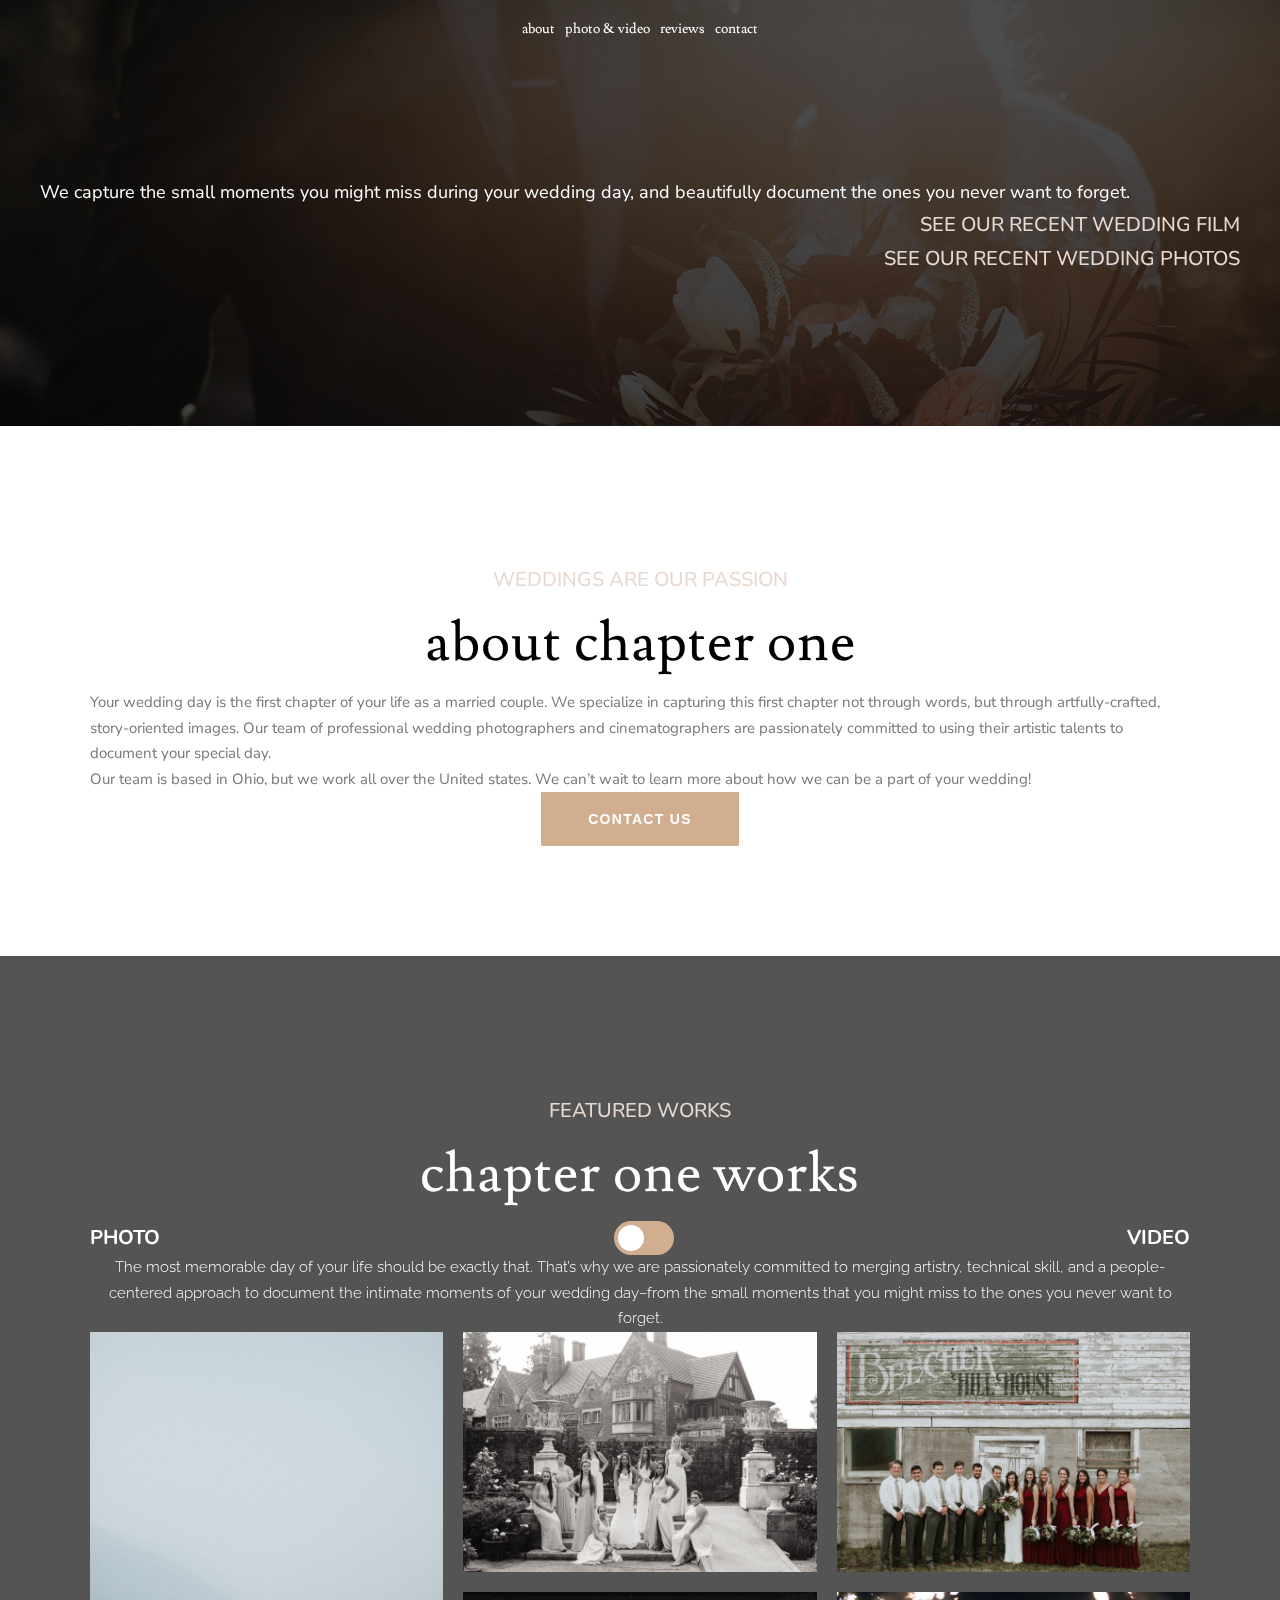
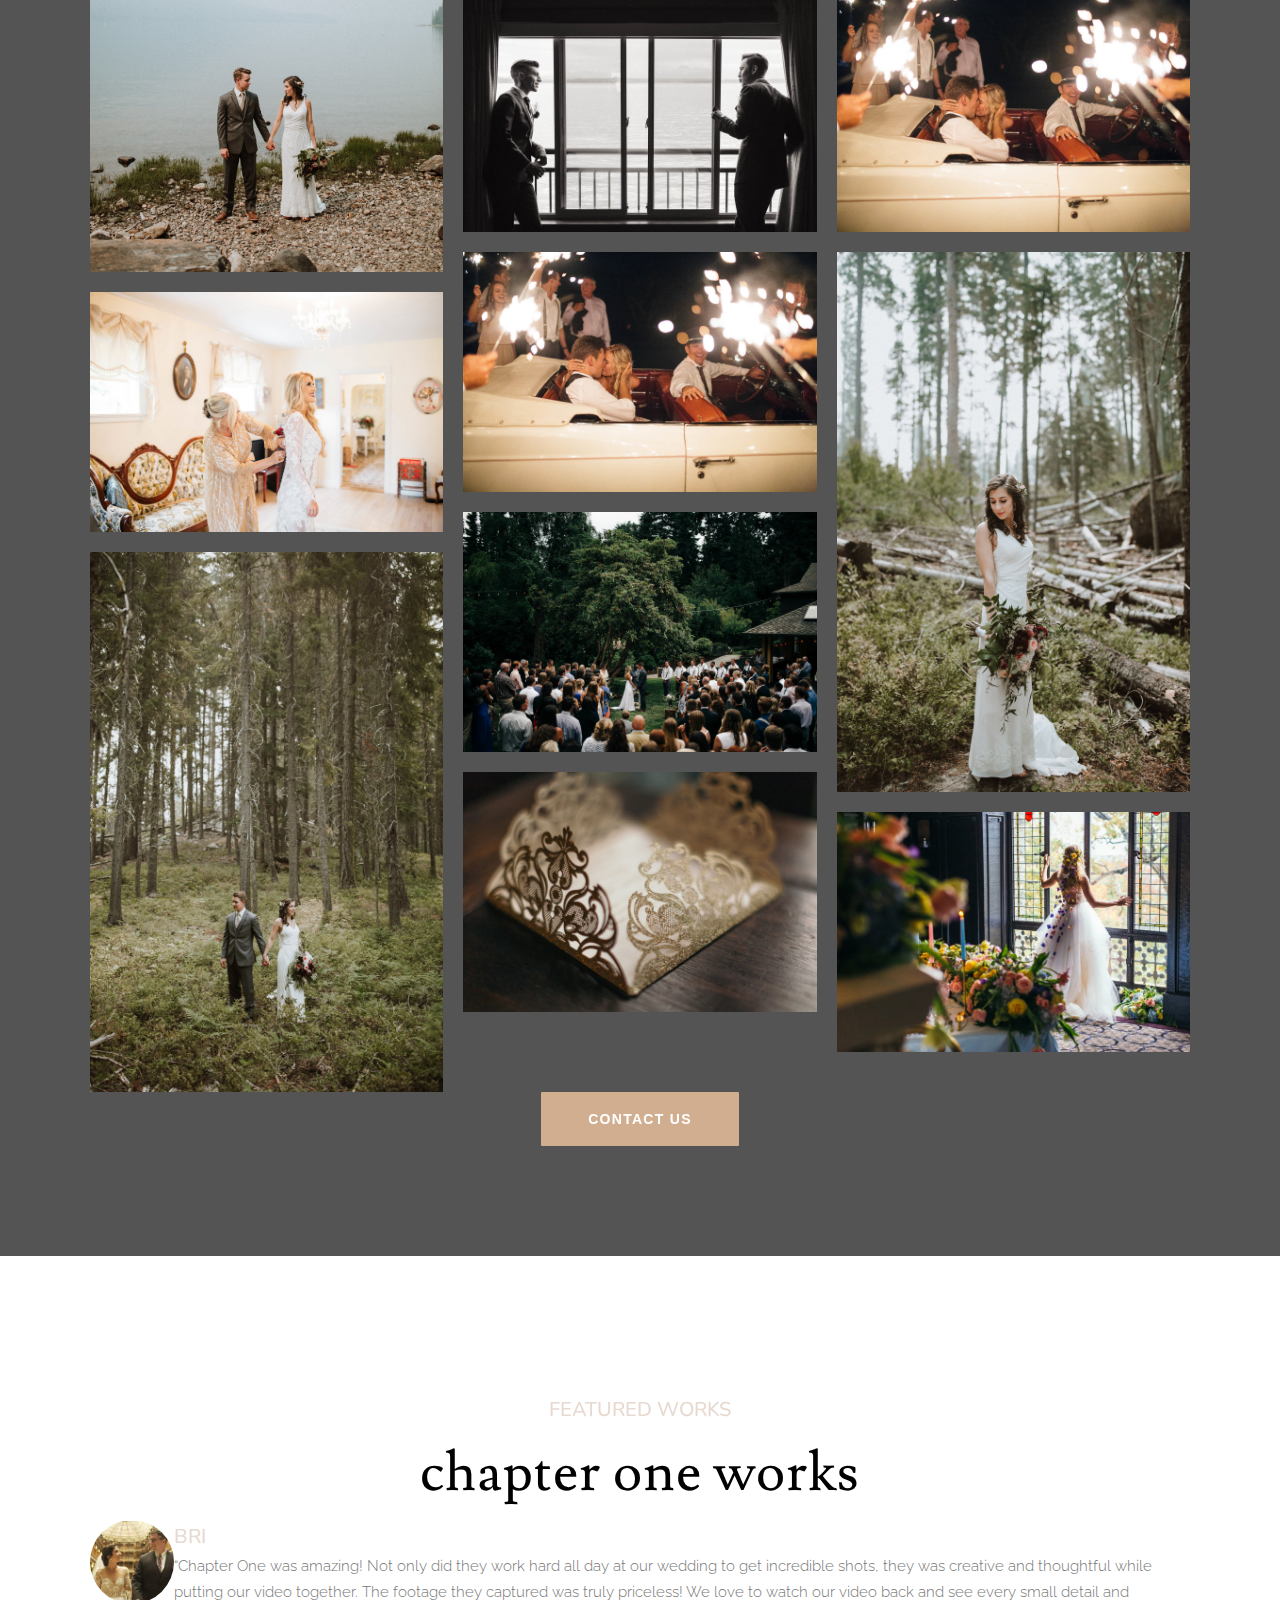
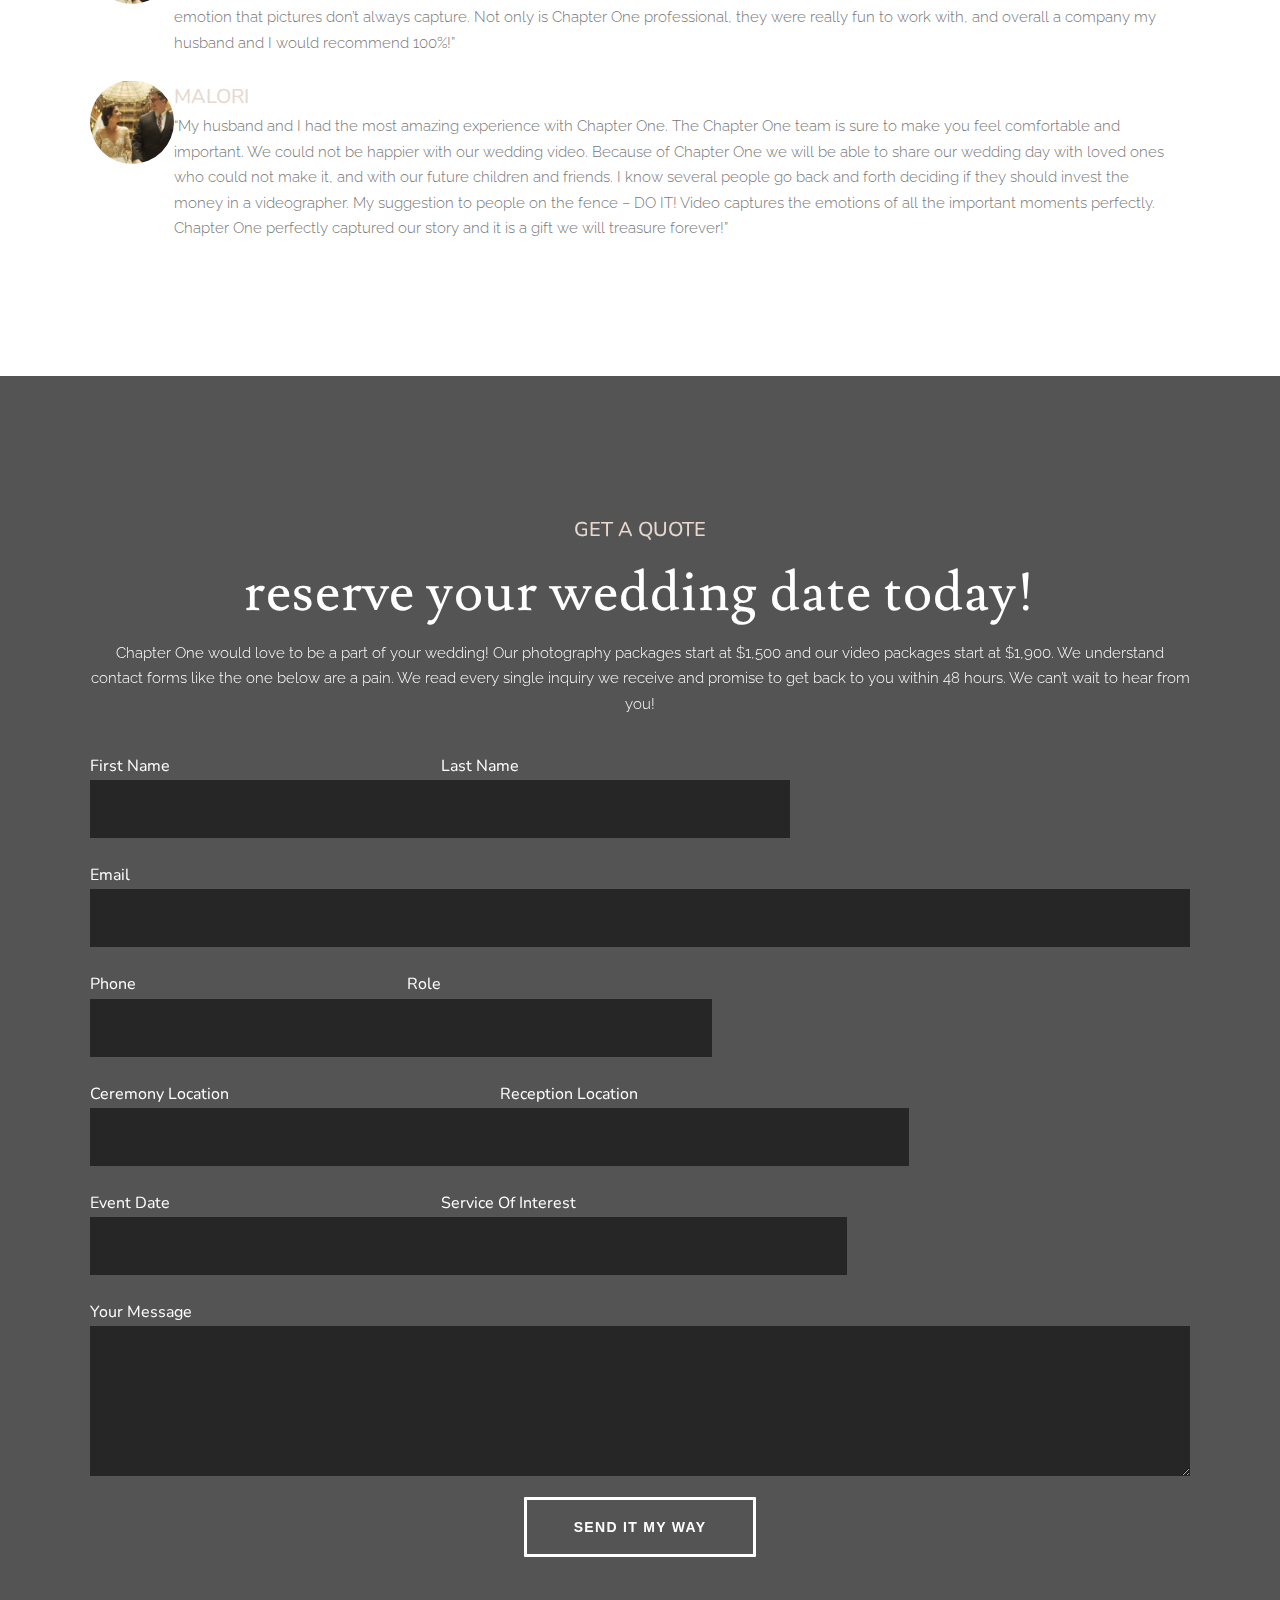
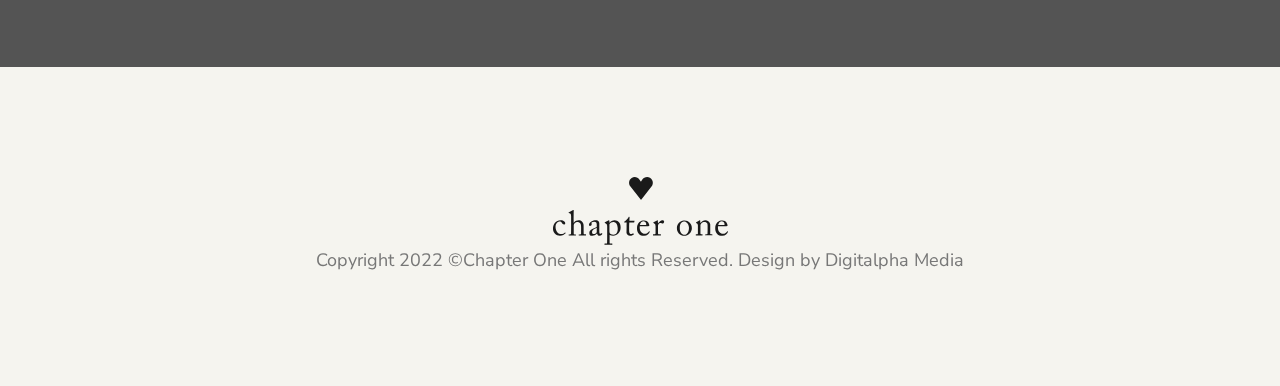
==== index.html @ ee688548 "init" ====
<!DOCTYPE html>
<html lang="en">
<head>
    <meta charset="UTF-8">
    <meta http-equiv="X-UA-Compatible" content="IE=edge">
    <meta name="viewport" content="width=device-width, initial-scale=1.0">
    <link href="https://cdn.jsdelivr.net/npm/bootstrap@5.0.2/dist/css/bootstrap.min.css" rel="stylesheet" integrity="sha384-EVSTQN3/azprG1Anm3QDgpJLIm9Nao0Yz1ztcQTwFspd3yD65VohhpuuCOmLASjC" crossorigin="anonymous">
    <script src="https://kit.fontawesome.com/4a7142628e.js" crossorigin="anonymous"></script>
    <link rel="stylesheet" href="styles.css">
    <title>Document</title>
</head>
<body>
    <section id="landing">
        <span class="mask background-dark opacity-75"></span>
        <div class="z-index-11">
            <nav class="sidebar__interior small" id="navbar">
                <ul class="nav-list">
                    <li class="nav__link">
                        <a href="#about" class="nav__link--anchor
                        link__hover-effect
                        link__hover-effect--black">
                            about
                        </a>
                    </li>
                    <li class="nav__link">
                        <a href="#featured" class="nav__link--anchor
                        link__hover-effect
                        link__hover-effect--black">
                            photo & video
                        </a>
                    </li>
                    <li class="nav__link">
                        <a href="#reviews" class="nav__link--anchor
                        link__hover-effect
                        link__hover-effect--black">
                            reviews
                        </a>
                    </li>
                    <li class="nav__link">
                        <a href="#getaquote" class="nav__link--anchor
                        link__hover-effect
                        link__hover-effect--black">
                            contact
                        </a>
                    </li>
                </ul>
            </nav>
            <header class="py-150">
                <div class="container">
                    <div class="row">
                        <div class="col-md-6">
                            <div class="img-container">
                                <img src="https://chapteronephoto.com/wp-content/uploads/2019/02/Chapter-One-Hero-Banner-Icon-White.svg" class="attachment-large size-large" alt="" loading="lazy">
                            </div>
                            <p class="header-para mt-4 white">
                                We capture the small moments you might miss during your wedding day, and beautifully document the ones you never want to forget.
                            </p>
                        </div>
                        <div class="col-md-5 header-col2">
                            <div class="pb-4 df jc-end">
                                <h2 class="width30 txtalign-r "><a>SEE OUR RECENT WEDDING FILM</a></h2>
                                <div class="icon-wrapper ms-3">
                                    <i class="fa-solid fa-play"></i>
                                </div>
                            </div>
                            <div class="df jc-end">
                                <h2 class="width30 txtalign-r "><a>SEE OUR RECENT WEDDING PHOTOS</a></h2>
                                <div class="icon-wrapper ms-3">
                                    <i class="fa-solid fa-camera-retro"></i>
                                </div>
                            </div>
                        </div>
                    </div>
                </div>
            </header>
        </div>    
    </section>
    <section id="about">
        <div class="container">
            <div class="row">
                <div class="col-md-7 about-container">
                    <div class="img--container py-2">
                        <img class="small-img" src="	https://chapteronephoto.com/wp-content/uploads/2019/02/heart-quiz.svg" alt="">
                    </div>
                    <h2>Weddings Are Our Passion</h2>
                    <h1>about chapter one</h1>
                    <p class="py-4 txtalign-l small">
                        Your wedding day is the first chapter of your life as a married couple. 
                        We specialize in capturing this first chapter not through words, but through artfully-crafted, story-oriented images. 
                        Our team of professional wedding photographers and cinematographers are passionately committed to using their artistic talents to document your special day.
                    </p>
                    <p class="py-4 txtalign-l small">    
                        Our team is based in Ohio, but we work all over the United states. 
                        We can’t wait to learn more about how we can be a part of your wedding!
                    </p>
                    <a href="#getaquote"><button class="button-whitehover">Contact Us</button></a>
                </div>
            </div>
        </div>
    </section>
    <section id="featured">
        <span class="mask background-dark opacity-75"></span>
        <div class="z-index-10">
            <div class="container">
                <div class="row">
                    <div class="col-12 featured-container aic">
                        <div class="img--container py-2 pb-4">
                            <img class="small-img" src="	https://chapteronephoto.com/wp-content/uploads/2019/02/heart-quiz.svg" alt="">
                        </div>
                        <h2 class="pt-4">Featured Works</h2>
                        <h1>chapter one works</h1>
                        <div class="scroll-bar col-5 col-md-5">
                            <h2 class="white">Photo</h2>
                            <label type="checkbox"  class=" switch" >
                                <input type="checkbox" onclick="togglePortfolio()">
                                <span class="slider round"></span>
                            </label>
                            <h2 class="white">Video</h2>
                        </div>    
                        <p class="py-4 raleway-para white small col-md-7 m-xauto">
                            The most memorable day of your life should be exactly that. 
                            That’s why we are passionately committed to merging artistry, technical skill, and a people-centered approach to document the intimate moments of your wedding day–from the small moments that you might miss to the ones you never want to forget.
                        </p>
                        <div class="containers active-grid">
                            <figure class="portfolio-image-container-1">
                                <img class="porfolio-img" src="./portfolio-img-1.jpg" alt="A windmill" />                        </figure>
                            <figure class="portfolio-image-container-2">
                                <img class="porfolio-img" src="./portfolio-img-2.jpg" alt="The Clifton Suspension Bridge" />                            
                            </figure>
                            <figure class="portfolio-image-container-1">
                                <img class="porfolio-img" src="./portfolio-img-3.jpg" alt="Sunset and boats" />                            
                            </figure>
                            <figure class="portfolio-image-container-2">
                                <img class="porfolio-img" src="./portfolio-img-4.jpg" alt="a river in the snow" />                            
                            </figure>
                            <figure class="portfolio-image-container-2">
                                <img class="porfolio-img" src="./portfolio-img-5.jpg" alt="a single checked balloon" />
                            </figure>
                            <figure class="portfolio-image-container-2">
                                <img class="porfolio-img" src="./portfolio-img-6.jpg" alt="a hot air balloon shaped like a dog" />                            
                            </figure>
                            <figure class="portfolio-image-container-2">
                                <img class="porfolio-img" src="./portfolio-img-7.jpg" alt="View from a hot air balloon of other balloons" />                            
                            </figure>
                            <figure class="portfolio-image-container-2">
                                <img class="porfolio-img" src="./portfolio-img-8.jpg" alt="a balloon fairground ride" />                            
                            </figure>
                            <figure class="portfolio-image-container-2">
                                <img class="porfolio-img" src="./portfolio-img-9.jpg" alt="sunrise over a harbor" />                            
                            </figure>
                            <figure class="portfolio-image-container-2">
                                <img class="porfolio-img" src="./portfolio-img-6.jpg" alt="a hot air balloon shaped like a dog" />
                            </figure>
                            <figure class="portfolio-image-container-1">
                                <img class="porfolio-img" src="./portfolio-img-10.jpg" alt="three hot air balloons in a blue sky" />
                            </figure>
                            <figure class="portfolio-image-container-2">
                                <img class="porfolio-img" src="./portfolio-img-11.jpg" alt="the Toronto light up sign at night" />   
                            </figure>
                        </div>
                        <div class="containersVideo col df">
                            <div class="col-sm-6 mx-auto px-2 py-2 ">
                                <div class="video--container">
                                    <iframe src="https://player.vimeo.com/video/360451433" id="FRAME_ID" frameborder="0" allow="autoplay; fullscreen" allowfullscreen=""></iframe>
                                </div>
                            </div> 
                            <div class="col-sm-6 mx-auto px-2 py-2 ">
                                <div class="video--container">
                                    <iframe src="https://player.vimeo.com/video/360451433" id="FRAME_ID" frameborder="0" allow="autoplay; fullscreen" allowfullscreen=""></iframe>
                                </div> 
                            </div> 
                            <div class="col-sm-6 mx-auto px-2 py-2 ">
                                <div class="video--container">
                                    <iframe src="https://player.vimeo.com/video/360451433" id="FRAME_ID" frameborder="0" allow="autoplay; fullscreen" allowfullscreen=""></iframe>
                                </div> 
                            </div> 
                            <div class="col-sm-6 mx-auto px-2 py-2 ">
                                <div class="video--container">
                                    <iframe src="https://player.vimeo.com/video/360451433" id="FRAME_ID" frameborder="0" allow="autoplay; fullscreen" allowfullscreen=""></iframe>
                                </div> 
                            </div> 
                            <div class="col-sm-6 mx-auto px-2 py-2 ">
                                <div class="video--container">
                                    <iframe src="https://player.vimeo.com/video/360451433" id="FRAME_ID" frameborder="0" allow="autoplay; fullscreen" allowfullscreen=""></iframe>
                                </div> 
                            </div> 
                        </div>
                        <a href="#getaquote"><button class="mt-5 button-transparenthover">Contact Us</button></a>
                    </div>
                </div>
            </div>
        </div>
    </section>
    <section id="reviews">
        <div class="container">
            <div class="row">
                <div class="col featured-container">
                    <div class="img--container py-2">
                        <img class="small-img" src="	https://chapteronephoto.com/wp-content/uploads/2019/02/heart-quiz.svg" alt="">
                    </div>
                    <h2>Featured Works</h2>
                    <h1>chapter one works</h1>
                    <div class="col-md df">
                        <div class="col ais">
                            <div class="characteristic characteristic--card align--items--center background--dark">
                                <figure class="characteristic--card--icon about-me__picture--wrapper me-3">
                                    <img src="malori.jpg" alt="" class="about-me__picture">
                                </figure>
                                <div class="characteristic--description">
                                    <h2 class="">Bri</h5>
                                    <p class="small raleway-para">“Chapter One was amazing! Not only did they work hard all day at our wedding to get incredible shots, they was creative and thoughtful while putting our video together. The footage they captured was truly priceless! We love to watch our video back and see every small detail and emotion that pictures don’t always capture. Not only is Chapter One professional, they were really fun to work with, and overall a company my husband and I would recommend 100%!”</p>
                                </div>    
                            </div>
                        </div>
                        <div class="col-md ais">
                            <div class="characteristic characteristic--card align--items--center background--dark">
                                <figure class="characteristic--card--icon about-me__picture--wrapper me-3">
                                    <img src="malori.jpg" alt="" class="about-me__picture">
                                </figure>
                                <div class="characteristic--description">
                                    <h2 class="">Malori</h5>
                                    <p class="small raleway-para">“My husband and I had the most amazing experience with Chapter One. The Chapter One team is sure to make you feel comfortable and important. We could not be happier with our wedding video. Because of Chapter One we will be able to share our wedding day with loved ones who could not make it, and with our future children and friends. I know several people go back and forth deciding if they should invest the money in a videographer. My suggestion to people on the fence – DO IT! Video captures the emotions of all the important moments perfectly. Chapter One perfectly captured our story and it is a gift we will treasure forever!”</p>
                                </div>    
                            </div>
                        </div>
                    </div>
                </div>
            </div>
        </div>
    </section>
    <section id="getaquote">
        <span class="mask background-dark opacity-75"></span>
        <div class="z-index-10">
            <div class="container">
                <div class="row">
                    <div class="col-md-7 featured-container">
                        <div class="img--container py-2">
                            <img class="small-img" src="	https://chapteronephoto.com/wp-content/uploads/2019/02/heart-quiz.svg" alt="">
                        </div>
                        <h2>Get a Quote</h2>
                        <h1 class="calson-para">reserve your wedding date today!</h1>
                        <p class="py-4  white raleway-para small">
                            Chapter One would love to be a part of your wedding! 
                            Our photography packages start at $1,500 and our video packages start at $1,900. We understand contact forms like the one below are a pain. We read every single inquiry we receive and promise to get back to you within 48 hours. We can’t wait to hear from you!
                        </p>
                        <form id="contact__form" onsubmit="contact(event)">
                            <div class="df df-col">
                                <div class="form__item me-3 col">
                                    <label for="nam">First Name</label>
                                    <input type="text" class="input" name="user_name"></input>
                                </div>
                                <div class="form__item me-3 col">
                                    <label for="nam">Last Name</label>
                                    <input type="text" class="input" name="user_name"></input>
                                </div>
                            </div>
                            <div class="form__item me-3 col">
                                <label for="nam">Email</label>            
                                <input type="email" class="input" name="user_email"></input>
                            </div>
                            <div class="df df-col">
                                <div class="form__item me-3 col">
                                    <label for="nam">Phone</label>
                                    <input type="text" class="input" name="user_name" ></input>
                                </div>
                                <div class="form__item me-3 col">
                                    <label for="nam">Role</label>
                                    <input type="text" class="input" name="user_name"></input>
                                </div>
                            </div>
                            <div class="df df-col">
                                <div class="form__item me-3 col">
                                    <label for="nam">Ceremony Location</label>
                                    <input type="text" class="input" name="user_name"></input>
                                </div>
                                <div class="form__item me-3 col">
                                    <label for="nam">Reception Location</label>
                                    <input type="text" class="input" name="user_name"></input>
                                </div>
                            </div>
                            <div class="df df-col">
                                <div class="form__item me-3 col">
                                    <label for="nam">Event Date</label>
                                    <input type="text" class="input" name="user_name"></input>
                                </div>
                                <div class="form__item me-3 col">
                                    <label for="nam">Service Of Interest</label>
                                    <input type="text" class="input" name="user_name"></input>
                                </div>
                            </div>
                            <div class="form__item me-3 col">
                                <label for="nam">Your Message</label>
                                <textarea type="text" class="input textarea" name="message"></textarea>
                            </div>
                            <button class="contact__button form-button click button-dhover">Send It My Way</button>
                        </form>
                    </div>
                </div>
            </div>
        </div>
    </section>
    <footer>
        <div class="container">
            <div class="row">
                <div class="col-8 featured-container">
                    <div class="img--container py-2">
                        <img class="big-img" src="/Chapter-One-Photo-Logo-black.svg" alt="">
                    </div>
                    <p class="py-4">    
                        Copyright 2022 ©Chapter One All rights Reserved. Design by Digitalpha Media
                    </p>
                </div>
            </div>
        </div>
    </footer>
    <script src="script.js"></script>
    <script src="https://cdn.jsdelivr.net/npm/bootstrap@5.0.2/dist/js/bootstrap.bundle.min.js" integrity="sha384-MrcW6ZMFYlzcLA8Nl+NtUVF0sA7MsXsP1UyJoMp4YLEuNSfAP+JcXn/tWtIaxVXM" crossorigin="anonymous"></script>
</body>
</html>
---- styles.css ----
@import url('https://fonts.googleapis.com/css2?family=Nunito:wght@200;300;400;500;600;700&display=swap');
@import url('https://fonts.googleapis.com/css2?family=Nunito+Sans:ital,wght@0,200;0,300;0,400;0,600;1,200;1,300&display=swap');
@import url('https://fonts.googleapis.com/css2?family=Lusitana:wght@400;700&display=swap');
@import url('https://fonts.googleapis.com/css2?family=Raleway:wght@100;300;400&display=swap');

*{
    box-sizing: border-box;
    margin: 0;
    padding: 0;
}

html{
    scroll-behavior: smooth;
}

body{
    font-family: Nunito, sans-serif;
    font-size: 16px;
    line-height: 1.7;
}

.py-150{
    padding-top: 150px;
    padding-bottom: 150px;
}

h1{
    font-family: 'Lusitana', serif;
    font-size: 55px;
    font-weight: lighter;
    letter-spacing: 1px;
}

h2{
    font-size: 20px;
    font-weight: 500;
    color: #e7d9d0;
    text-transform: uppercase;
}

a{
    text-decoration: none;
    color: inherit;
}

a:hover{
    
}

ul{
    padding: 0;
}

li{
    list-style: none;
}

img{
    width: 55%;
    vertical-align: middle;
    display: inline-block;
}

.img-container{
    width: 100%;
    vertical-align: baseline;
}

.df{
    display: flex !important;
    flex-wrap: wrap;
    align-items: center;
}

.jc-end{
    width: 100%;
    justify-content: flex-end;
}

.jc-btw{
    justify-content: space-between;
}

.txtalign-l{
    text-align: left;
}

.txtalign-r{
    text-align: right;
}

p{
    font-family: 'Nunito Sans', sans-serif;
    color: #777777;
    font-size: 18px;
}

.small{
    font-size: 15px;
}

.calson-para{
    font-family: 'Lusitana', serif;
}

.raleway-para{
    font-family: 'Raleway', sans-serif;
    font-weight: 300;
}

.white{
    color: #ffffff;
}

.width30{
    width: 75.965%;
}

.m-xauto{
    margin-left: auto;
    margin-right: auto;
}

.ais{
    display: flex;
    align-self: flex-start;
}

nav{
    width: 100%;
    margin: 0 auto;
    padding: 16px 16px;
    font-family: 'Lusitana', serif;
    z-index: 11;
}

.nav-list{
    display: flex;
    align-items: center;
    justify-content: center;
}



.nav__link{
    margin:0 5px;
}

.nav__link--anchor{
    text-decoration: none;
    font-size: 14px;
    transition: all 300ms ease;
}

.nav__link--anchor:hover{
    color: #d1ae90;
}

.link__hover-effect{
    position: relative;
}

.link__hover-effect:after {
    content: "";
    position: absolute;
    bottom: -3px;
    height: 1px;
    width: 0;
    right: 0;
    transition: all 300ms ease;
}

.link__hover-effect--white:after {
    background-color: ghostwhite;
}

.link__hover-effect--black:after{
    background-color: #d1ae90;
}

.link__hover-effect:hover:after {
    left: 0;
    width: 100%;
}

.sidebar__interior{
    position: fixed;
    top: 0;        
}

.navbar {
    color: white;
    position: fixed;
    padding: 30px 0;
    right: 0;
    left: 0;
    background-color: transparent;
}

.BgColour {
    color: #1a1a1a;
    transition: all 1s;
    background-color: #f5f4ef;
    border-bottom: 1px solid lightgray;
}


.container{
    max-width: 1200px;
    margin: 0 auto;
}

#landing{
    position: relative;
    background: url("./landing-background.jpg");
    background-position: center center;
    background-size: cover;
    background-attachment: fixed;
    color: #ffffff;
}

.mask{
    position: absolute;
    top: 0;
    left: 0;
    width: 100%;
    height: 100%;
    transition: all 200ms ease;
    z-index: 1;
}

.background-dark{
    background-color:  #1a1a1a !important;
    z-index: 1;
}

.opacity-75{
    z-index: 1;
    opacity: 0.75;
    mix-blend-mode: multiply;
}

.z-index-10{
    position: relative;
    z-index: 10 !important;
}

.z-index-11{
    position: relative;
    z-index: 11 !important;
}

.header-col2{
    display: flex;
    flex-direction: column;
    justify-content: center;
    align-items: center;
}

.icon-wrapper{
    font-size: 40px;
}

i{
    vertical-align: text;
}



/*

2ND SECTION

*/

#second-section{
    position: relative;
    background-color: #f5f4ef;
    padding: 25px 0 25px 0;
}

.spec-row{
    margin: 0 auto;
    max-width: 1140px;
    justify-content: space-between;
}


.button-container{
    position: relative;
    text-align: right;
    display: flex;
    align-content: center;
    align-items: center;
    width: 100%;
    flex-wrap: wrap;
}

button{
    font-family: "Sofia Pro", sans-serif;
    font-size: 14px;
    font-weight: bold;
    text-transform: uppercase;
    letter-spacing: 1.3px;
    fill: #ffffff;
    color: #ffffff;
    background-color: #d1ae90;
    border-style: solid;
    border-width: 0px;
    border-radius: 1px;
    padding: 19px 47px 19px 47px;
    transition: all 300ms ease;
}

.button-darkhover:hover{
    background-color: #1a1a1a;
}

.button-whitehover:hover{
    background-color: #f5f4ef;
    color: #1a1a1a;
    border: 2px solid #1a1a1a;
}

.button-transparenthover:hover{
    background-color: transparent;
    border: 2px solid #fff;
}

.button-dhover:hover{
    background-color: #d1ae90;
    border: none;
}
/*

ABOUT

*/

#about{
    padding: 110px 0 110px 0;
}

.about-container,
.featured-container{
    max-width: 1100px;
    margin: 0 auto;
    text-align: center;
}

.small-img{
    width: 30px;
}

/*

FEATURED

*/

#featured{
    background: url("./Featured-Background.jpg");
}

#getaquote{
    background: url("./Background-3.jpg");
}

#featured,
#getaquote{
    position: relative;
    background-position: center center;
    background-size: cover;
    background-attachment: fixed;
    color: #ffffff;
    padding: 110px 0 110px 0;
}

.portfolio-grid{
    position: relative;
    height: 1384.65px;
    display: flex;
    flex-wrap: wrap;
}

.portfolio-image-container-1{
    height: 540px;
}

.portfolio-image-container-2{
    height: 240px;
}

.portfolio-img-linkcon{
    height: 100%;
    width: 100%;
}

.porfolio-img{
    height: 100%;
    width: 100%;
}


figure {
margin: 0;
display: grid;
grid-template-rows: 1fr auto;
margin-bottom: 20px;
break-inside: avoid;
}

figure > img {
grid-row: 1 / -1;
grid-column: 1;
}

figure a {
color: black;
text-decoration: none;
}

.containers {
    position: absolute;
    visibility: hidden;
    column-count: 3;
    column-gap: 20px;
}

.containersVideo {
    display: none;
    position: absolute;
    visibility: hidden;
}

.active-grid{
    position: relative;
    visibility: visible;
}

.video--container{
    width: 100%;
    height: 100%;
    display: flex;
    justify-content: center;
}

#FRAME_ID{
    width: 100%  !important;
    height: calc( 20vw ) !important;
}


/* The switch - the box around the slider */
.scroll-bar{
    display: flex;
    justify-content: space-between;
    margin: 0 auto;
    flex-wrap: wrap;
    align-items: center;
}

.scroll-bar h2{
    margin-bottom: 0;
    font-weight: bold;
}


.switch {
    position: relative;
    display: inline-block;
    width: 60px;
    height: 34px;
}

  /* Hide default HTML checkbox */
.switch input {
    opacity: 0;
    width: 0;
    height: 0;
}

  /* The slider */
.slider {
    position: absolute;
    cursor: pointer;
    top: 0;
    left: 0;
    right: 0;
    bottom: 0;
    background-color: #d1ae90;
    -webkit-transition: .4s;
    transition: .4s;
  }
  
  .slider:before {
    position: absolute;
    content: "";
    height: 26px;
    width: 26px;
    left: 4px;
    bottom: 4px;
    background-color: white;
    -webkit-transition: .4s;
    transition: .4s;
}
input:focus + .slider {
    box-shadow: 0 0 1px #2196F3;
}

input:checked + .slider:before {
    -webkit-transform: translateX(26px);
    -ms-transform: translateX(26px);
    transform: translateX(26px);
  }
  
  /* Rounded sliders */
  .slider.round {
    border-radius: 34px;
  }
  
  .slider.round:before {
    border-radius: 50%;
  }
  




/*

REVIEWS

*/

#reviews{
    padding: 110px 0 110px 0;
}


.characteristic--card{
    position: relative;
    margin-right: 15px;
    background-color: #fff;
    width: 100%;
    flex: 1 1 auto;
    color: #8492a6;
    display: flex;
    border-radius: 4px;
    text-align: left;
    margin-bottom: 24px;
    z-index: 9;
    transition: all 300ms ease;
    align-items: start;
    
}



.characteristic--card--icon{
    position: relative;
    display: flex;
    align-items: center;
    justify-content: center;
    border-radius: 50%;
    min-width: 84px;
    min-height: 84px;
    font-weight: 900;
    font-size: 20px;
}

.about-me__picture--wrapper{
    max-width: 75px;
    max-height: 75px;
    border-radius: 50%;
    overflow: hidden;
    margin-bottom: 24px;
    padding-top: 0.5px;
}

.about-me__picture{
    width: 100%;
}


/*

GET A QUOTE

*/



#contact__form{
    margin-top: 24px;
}

.form__item{
    margin: 12px 0;
    text-align: left;
}


input,
textarea{
    border: none;
    opacity: 1;
    background-color: rgba(26, 26, 26, 0.8);
    height: calc(24px + 34px );
    padding: 16px 30px;
    width: 100%;
    font-size: 16px;
    color: #ffffff;
}

textarea{
    height: 150px;
    padding: 16px 28px;
    resize: vertical;
}

.form-button{
    background-color: transparent;
    border: solid ;
}


/*

FOOTER

*/

footer{
    padding: 110px 0 110px 0;
    background-color: #f5f4ef;
}

.big-img{
    width: 175px;
}



/*

PHOTO STYLE TEST

*/

.photo-style-test{
    padding-top: 0 !important;
}

.photo-style-test .img--container {
    padding-bottom: 110px;
}


@media(max-width: 768px){
    .containers{
        column-count: 2;
    }

    .jc-end{
        justify-content: center;
    }

    .txtalign-r{
        text-align: left;
    }

    .header-col2{
        margin-top: 24px;
    }

    .button-container{
        justify-content: center;
    }

    
}

@media(max-width: 560px){
    .scroll-bar{
        width: 100%;
        padding: 0 12px;
    }

    .df-col{
        align-items: start;
        flex-direction: column;
        width: 100%;
    }

    .df-col input{
        width: calc(100vw - 40px);
    }    

    .characteristic--card{
        flex-direction: column;
    }

    #FRAME_ID{
        width: 100%  !important;
        height: 100% !important;
    }
}

@media(max-width: 480px){
    .containers{
        column-count: 1;
    }
}
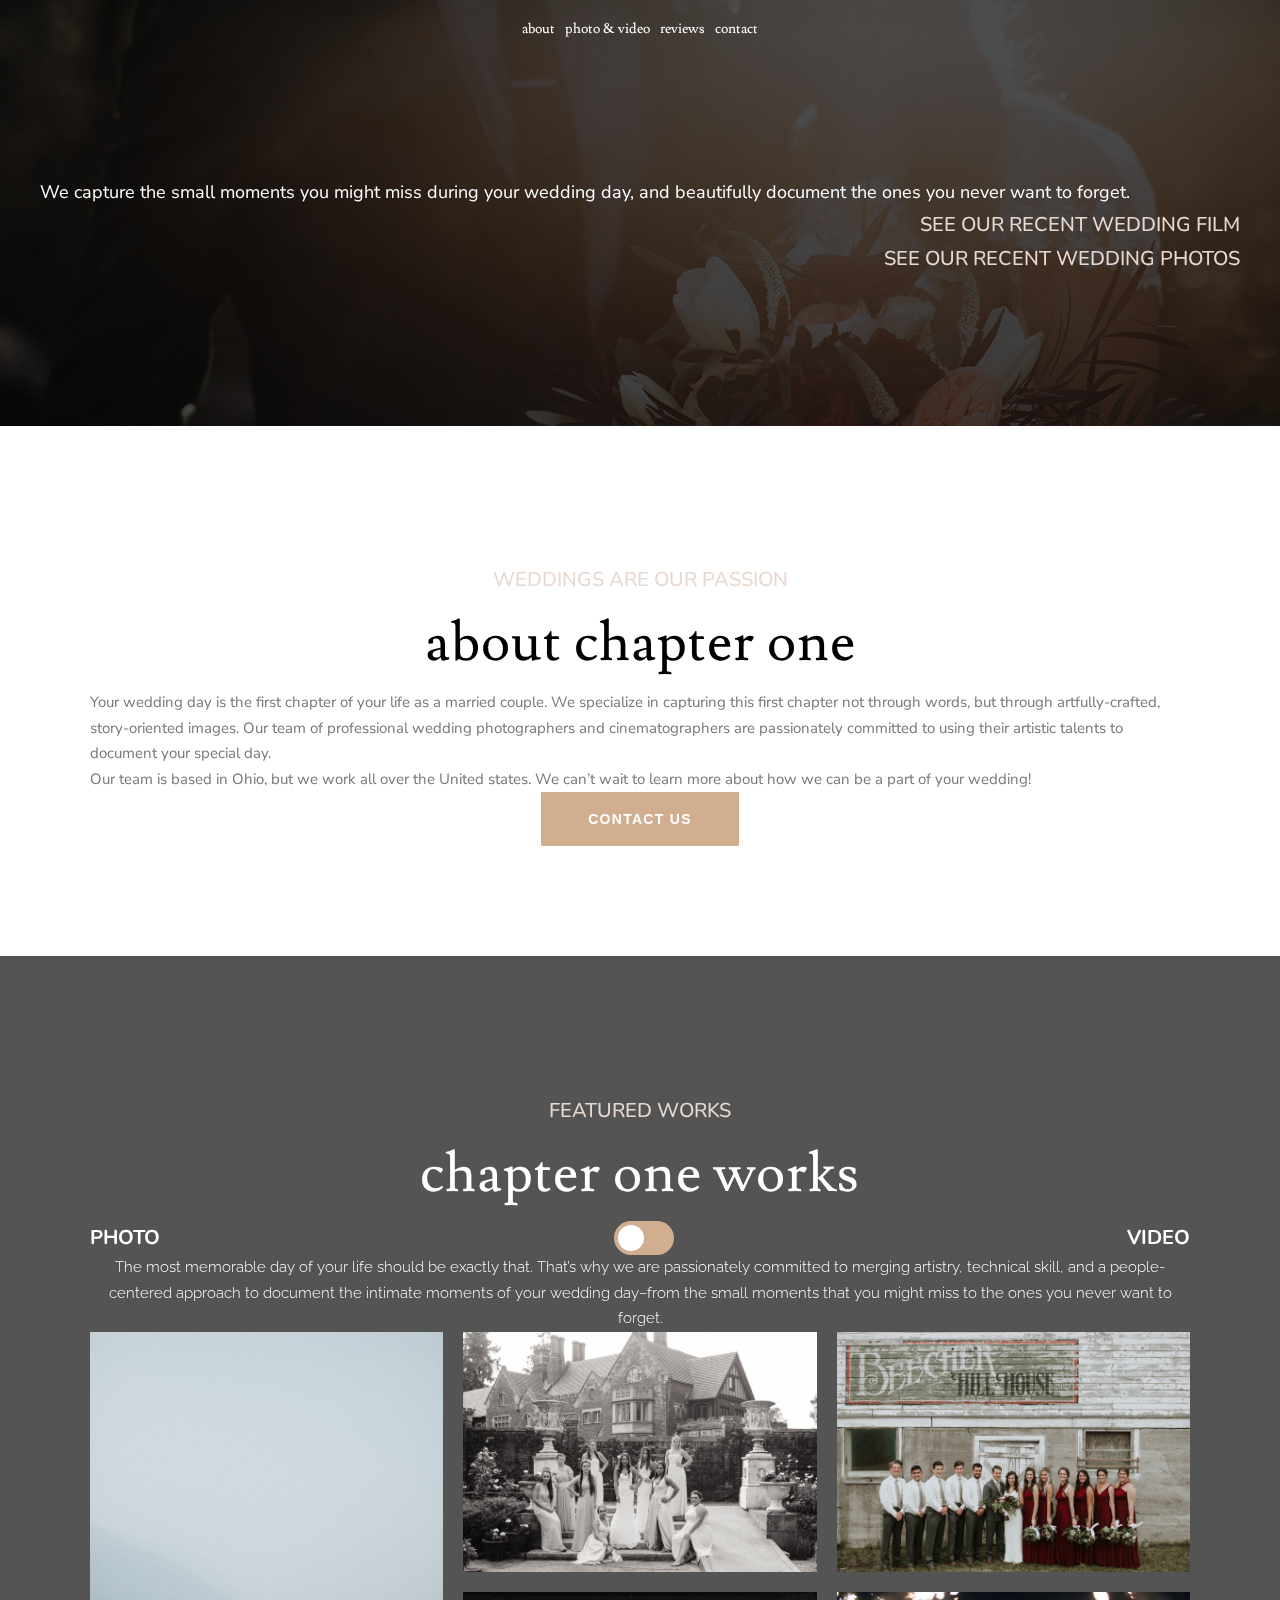
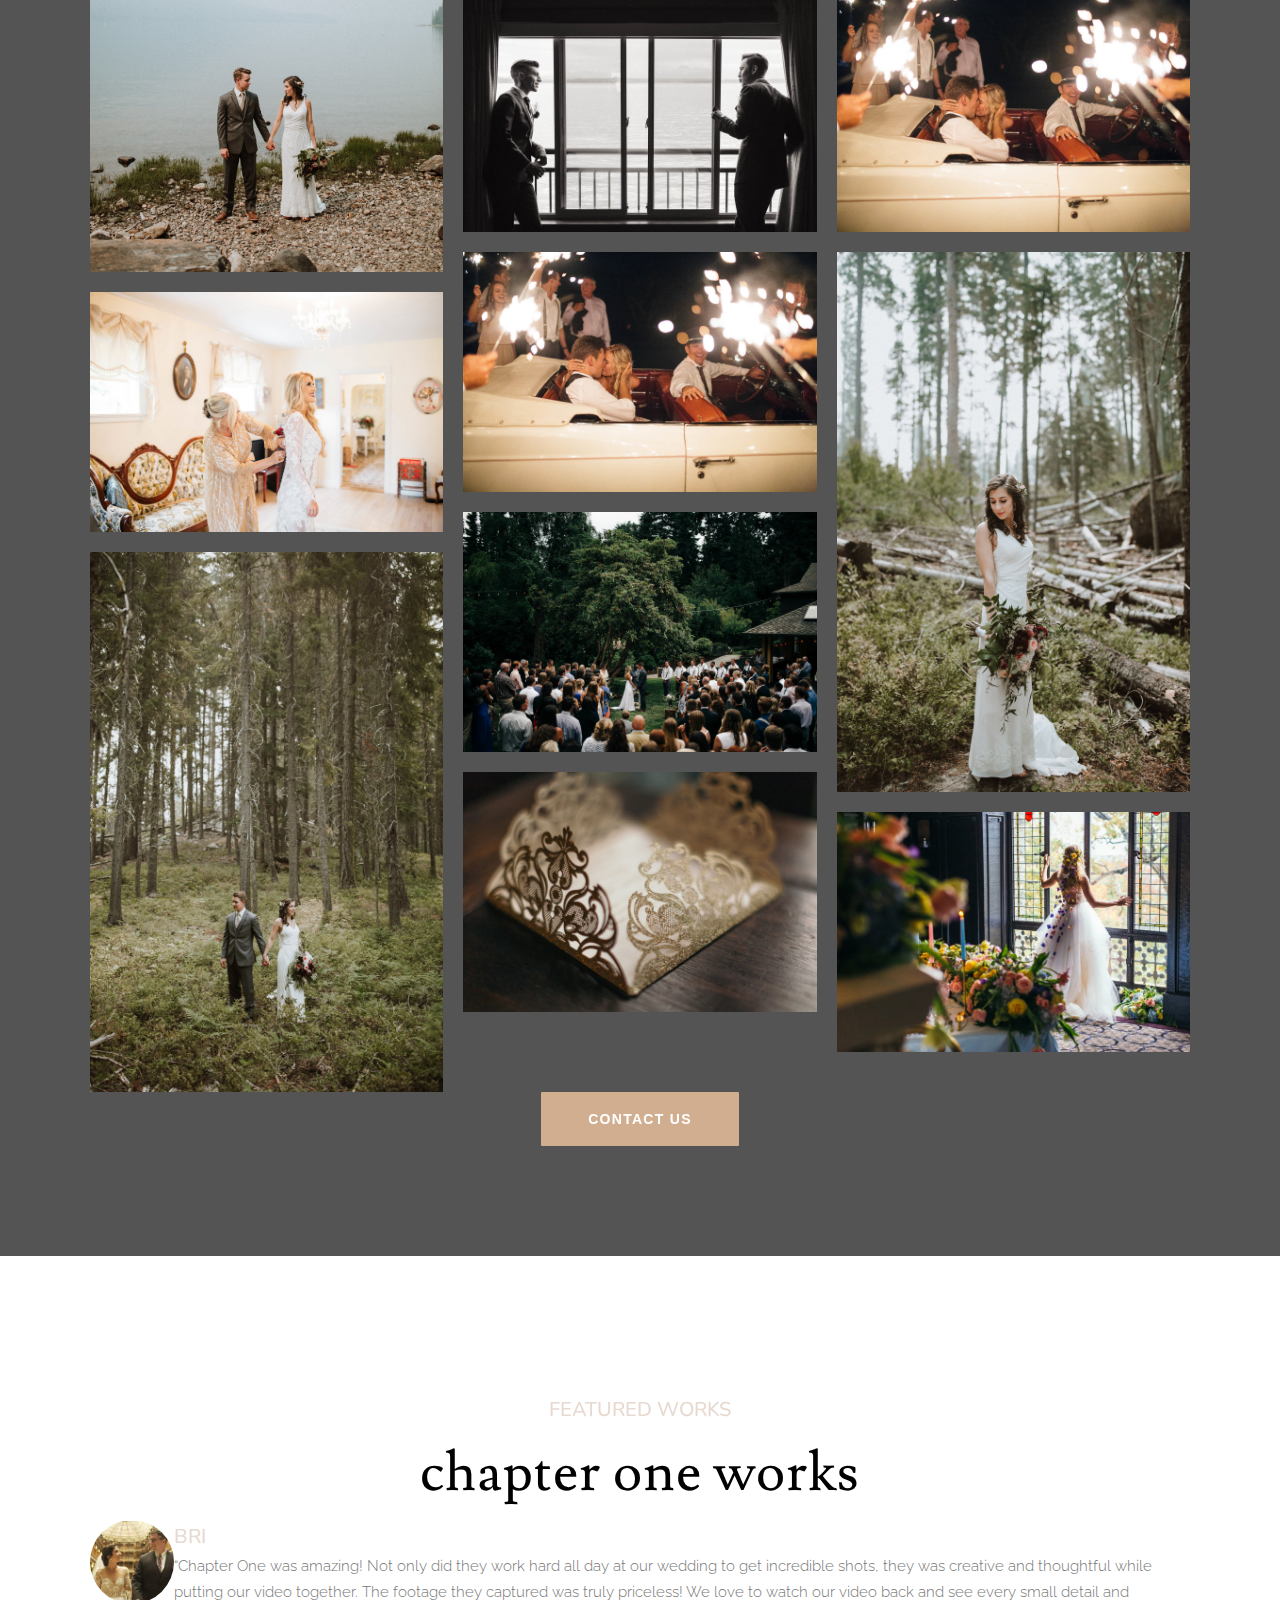
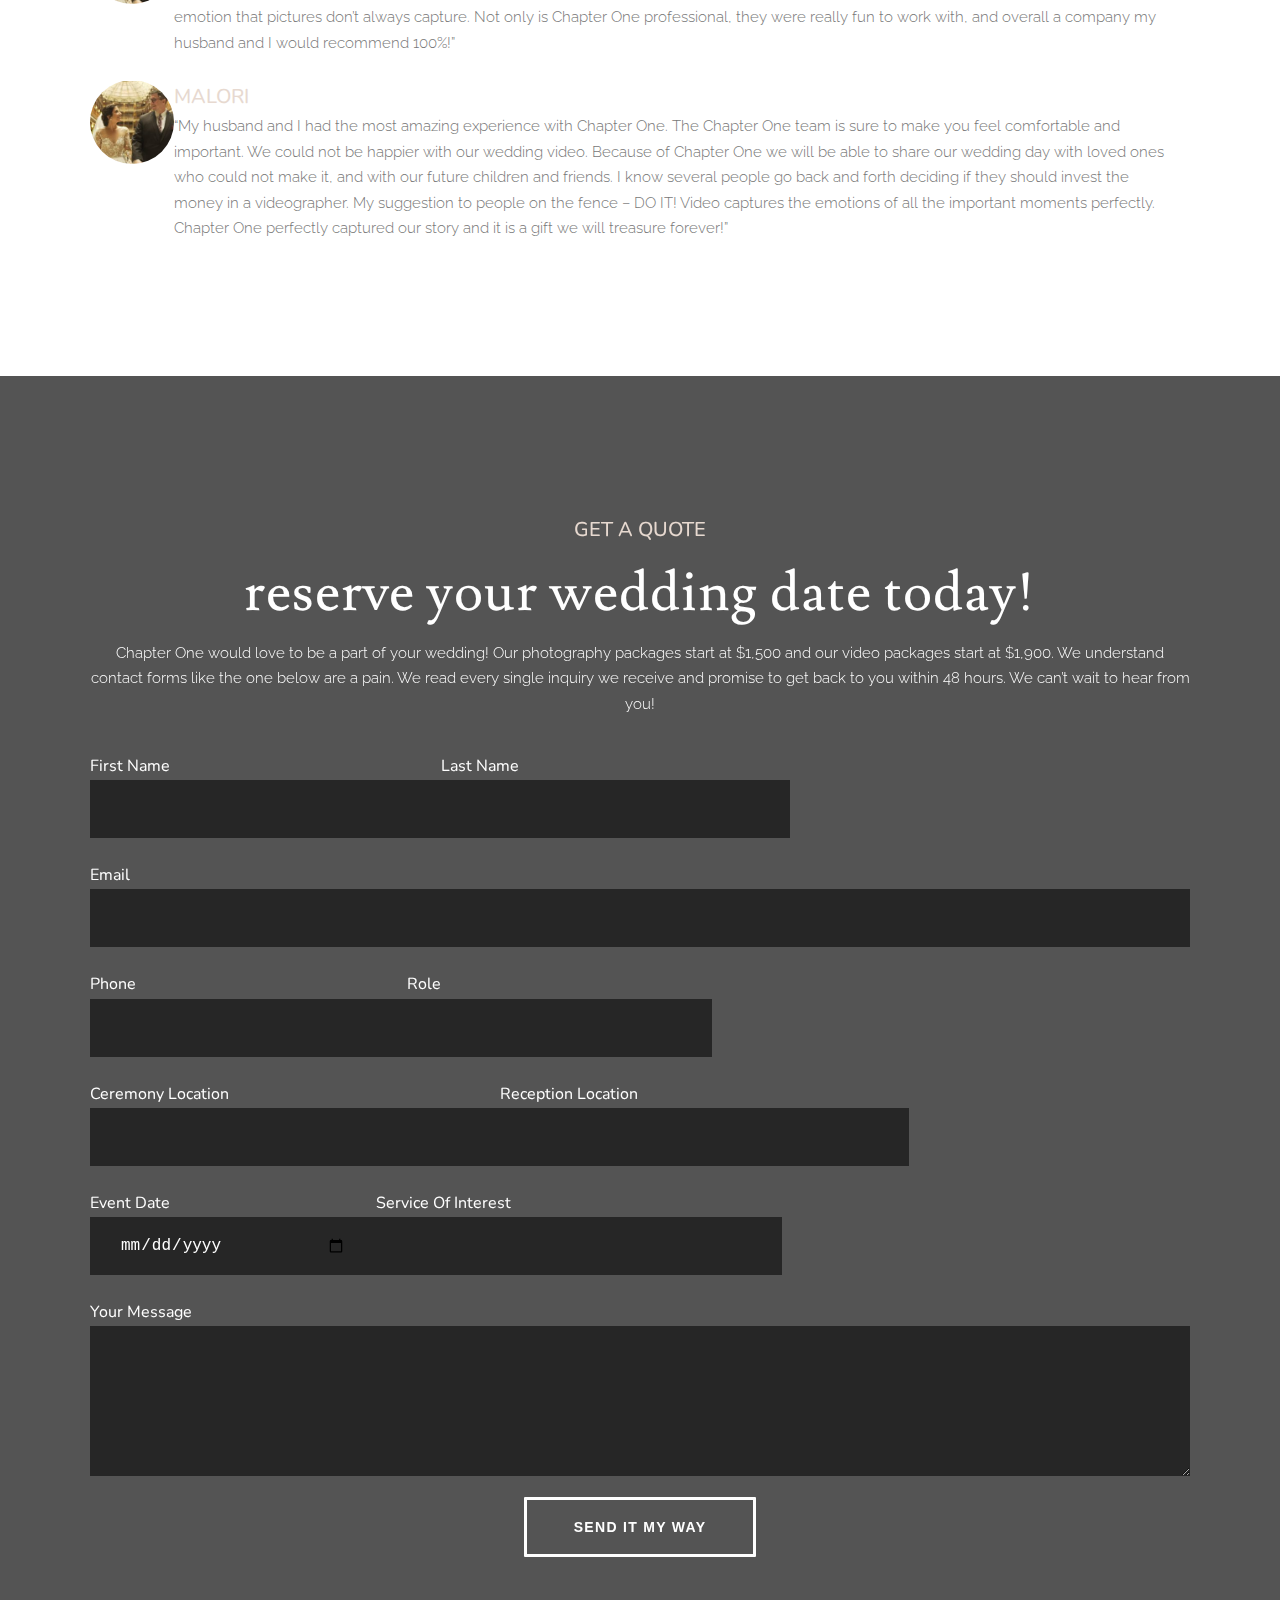
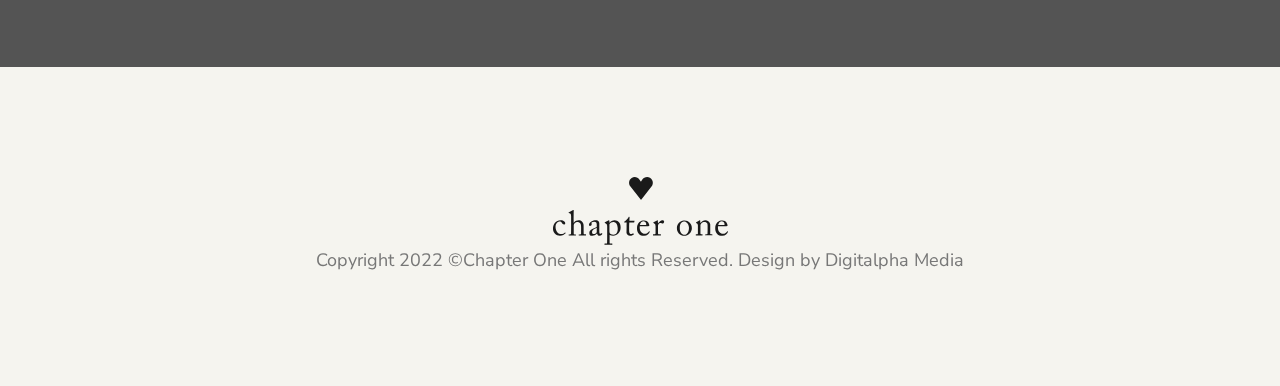
==== commit 377883c9: "init2" ====
--- a/index.html
+++ b/index.html
@@ -243,25 +243,25 @@
                             Chapter One would love to be a part of your wedding! 
                             Our photography packages start at $1,500 and our video packages start at $1,900. We understand contact forms like the one below are a pain. We read every single inquiry we receive and promise to get back to you within 48 hours. We can’t wait to hear from you!
                         </p>
-                        <form id="contact__form" onsubmit="contact(event)">
+                        <form id="contact__form" method="POST" data-netlify="true">
                             <div class="df df-col">
                                 <div class="form__item me-3 col">
                                     <label for="nam">First Name</label>
-                                    <input type="text" class="input" name="user_name"></input>
+                                    <input type="text" class="input"  required name="user_name"></input>
                                 </div>
                                 <div class="form__item me-3 col">
                                     <label for="nam">Last Name</label>
-                                    <input type="text" class="input" name="user_name"></input>
+                                    <input type="text" class="input"  required name="user_name"></input>
                                 </div>
                             </div>
                             <div class="form__item me-3 col">
                                 <label for="nam">Email</label>            
-                                <input type="email" class="input" name="user_email"></input>
+                                <input type="email" class="input"  required name="user_email"></input>
                             </div>
                             <div class="df df-col">
                                 <div class="form__item me-3 col">
                                     <label for="nam">Phone</label>
-                                    <input type="text" class="input" name="user_name" ></input>
+                                    <input type="tel" class="input"  required name="user_name" ></input>
                                 </div>
                                 <div class="form__item me-3 col">
                                     <label for="nam">Role</label>
@@ -281,7 +281,7 @@
                             <div class="df df-col">
                                 <div class="form__item me-3 col">
                                     <label for="nam">Event Date</label>
-                                    <input type="text" class="input" name="user_name"></input>
+                                    <input type="date" class="input" name="user_name"></input>
                                 </div>
                                 <div class="form__item me-3 col">
                                     <label for="nam">Service Of Interest</label>
@@ -292,7 +292,7 @@
                                 <label for="nam">Your Message</label>
                                 <textarea type="text" class="input textarea" name="message"></textarea>
                             </div>
-                            <button class="contact__button form-button click button-dhover">Send It My Way</button>
+                            <button type="submit" class="contact__button form-button click button-dhover">Send It My Way</button>
                         </form>
                     </div>
                 </div>
